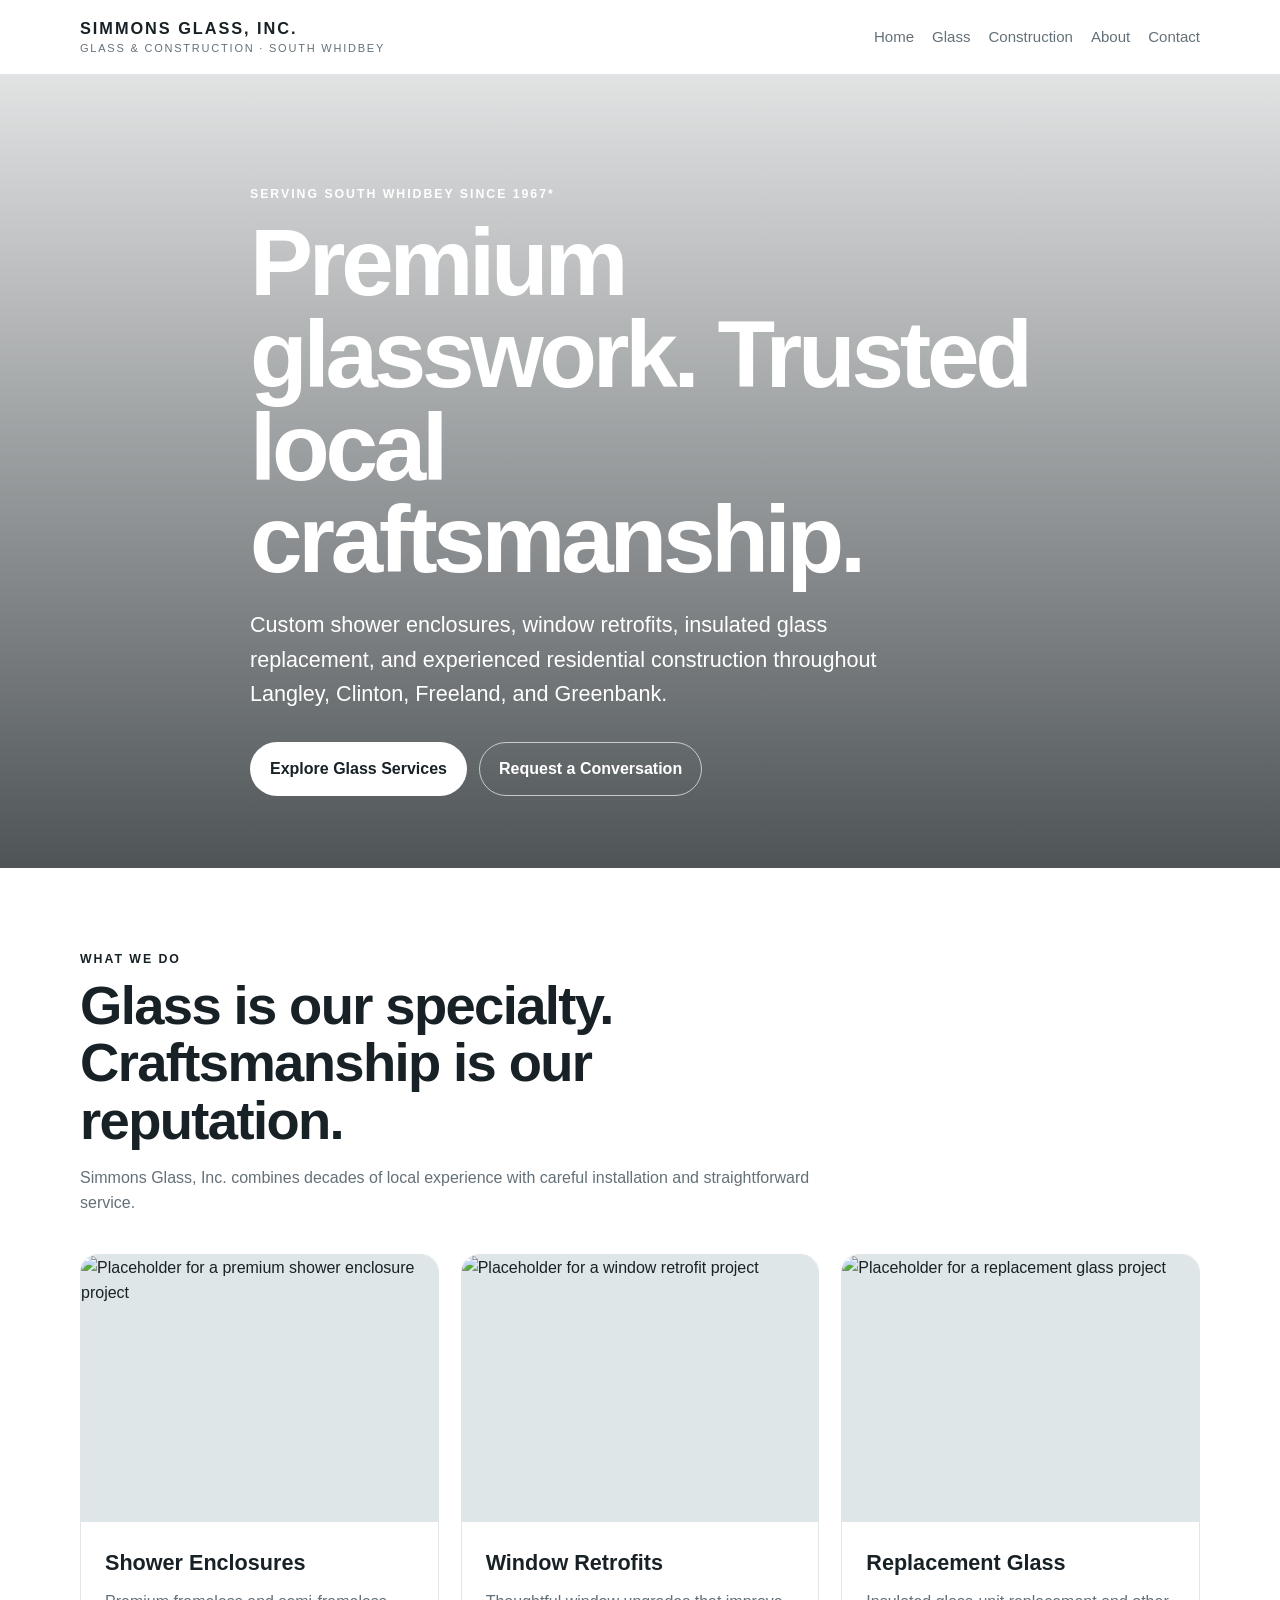
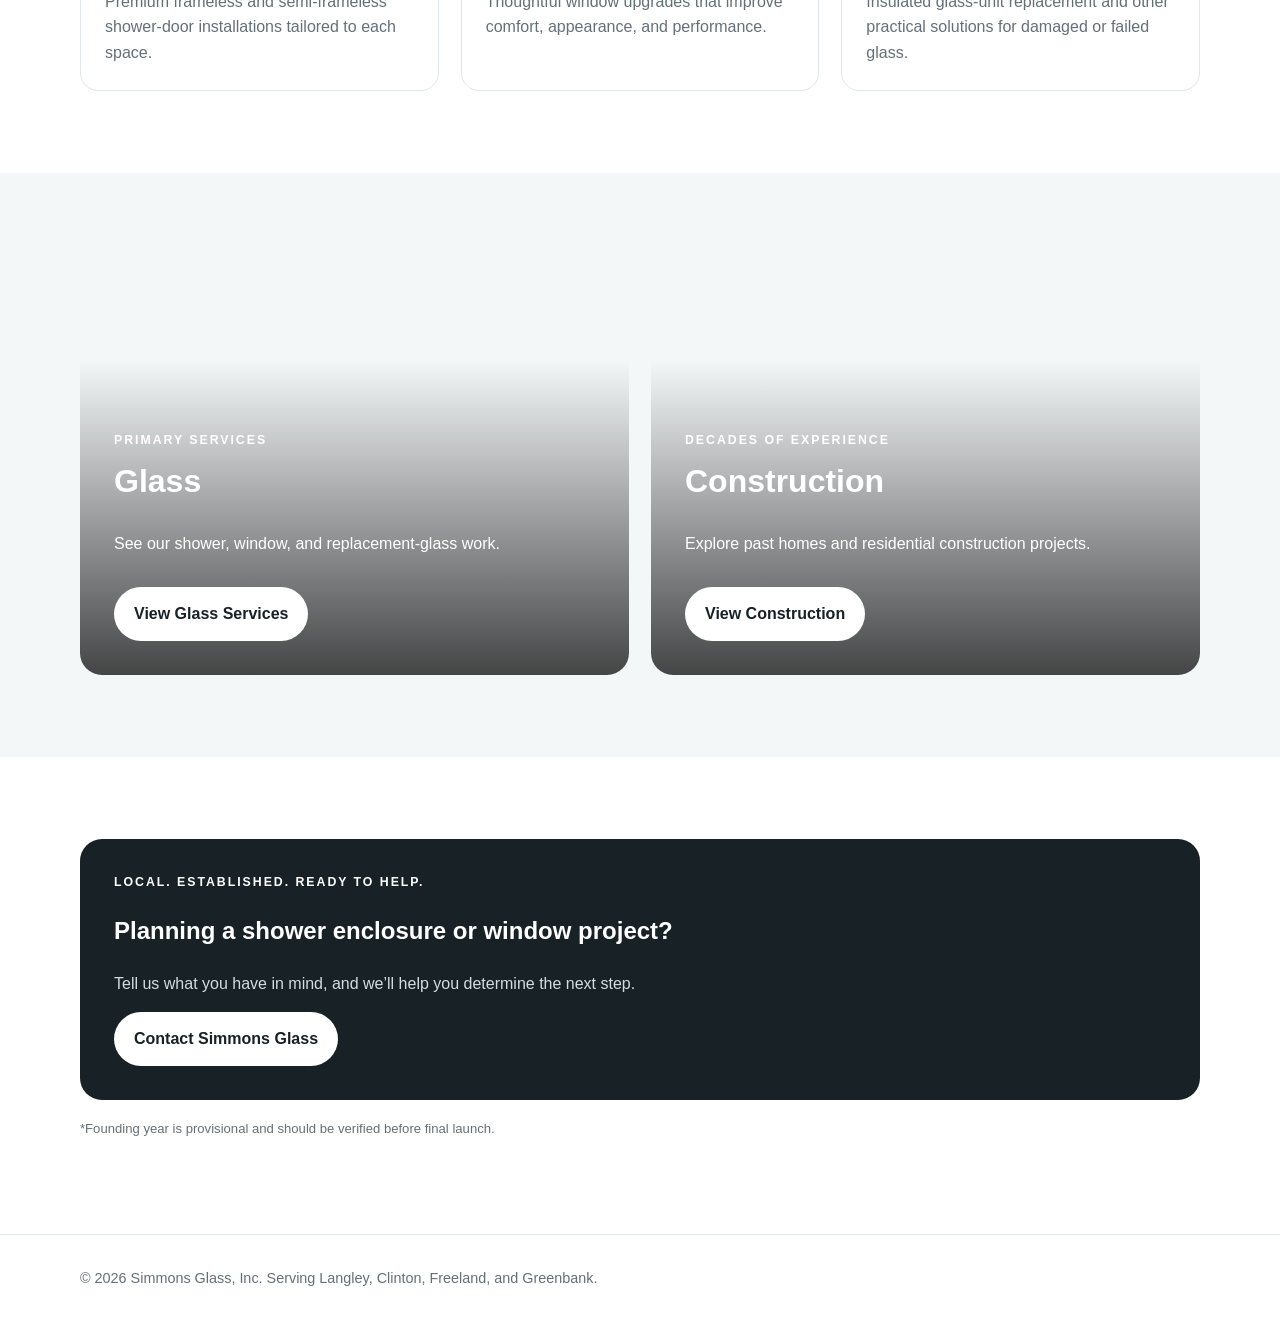
==== index.html @ ee76d414 "Add files via upload" ====
<!doctype html>
<html lang="en">
<head>
  <meta charset="utf-8">
  <meta name="viewport" content="width=device-width, initial-scale=1">
  <meta name="description" content="Premium shower enclosures, window retrofits, replacement glass, and residential construction on South Whidbey Island.">
  <title>Simmons Glass, Inc. | South Whidbey Glass & Construction</title>
  <link rel="stylesheet" href="styles.css">
</head>
<body>
<header class="site-header">
  <div class="container header-inner">
    <a class="brand" href="index.html">
      <strong>SIMMONS GLASS, INC.</strong>
      <span>Glass &amp; Construction · South Whidbey</span>
    </a>
    <nav aria-label="Main navigation">
      <a href="index.html">Home</a>
      <a href="glass.html">Glass</a>
      <a href="construction.html">Construction</a>
      <a href="about.html">About</a>
      <a href="contact.html">Contact</a>
    </nav>
  </div>
</header>
<main>
  <section class="hero">
    <div class="container hero-content">
      <div class="eyebrow">Serving South Whidbey since 1967*</div>
      <h1>Premium glasswork. Trusted local craftsmanship.</h1>
      <p>Custom shower enclosures, window retrofits, insulated glass replacement, and experienced residential construction throughout Langley, Clinton, Freeland, and Greenbank.</p>
      <div class="button-row">
        <a class="button button-primary" href="glass.html">Explore Glass Services</a>
        <a class="button button-secondary" href="contact.html">Request a Conversation</a>
      </div>
    </div>
  </section>

  <section class="section">
    <div class="container">
      <div class="section-heading">
        <div class="eyebrow">What we do</div>
        <h2>Glass is our specialty. Craftsmanship is our reputation.</h2>
        <p>Simmons Glass, Inc. combines decades of local experience with careful installation and straightforward service.</p>
      </div>
      <div class="grid-3">
        <article class="card">
          <img src="images/shower-placeholder.jpg" alt="Placeholder for a premium shower enclosure project">
          <div class="card-copy">
            <h3>Shower Enclosures</h3>
            <p>Premium frameless and semi-frameless shower-door installations tailored to each space.</p>
          </div>
        </article>
        <article class="card">
          <img src="images/window-placeholder.jpg" alt="Placeholder for a window retrofit project">
          <div class="card-copy">
            <h3>Window Retrofits</h3>
            <p>Thoughtful window upgrades that improve comfort, appearance, and performance.</p>
          </div>
        </article>
        <article class="card">
          <img src="images/glass-placeholder.jpg" alt="Placeholder for a replacement glass project">
          <div class="card-copy">
            <h3>Replacement Glass</h3>
            <p>Insulated glass-unit replacement and other practical solutions for damaged or failed glass.</p>
          </div>
        </article>
      </div>
    </div>
  </section>

  <section class="section section-soft">
    <div class="container grid-2">
      <article class="feature" style="background-image:url('images/glass-feature-placeholder.jpg')">
        <div class="eyebrow">Primary services</div>
        <h3>Glass</h3>
        <p>See our shower, window, and replacement-glass work.</p>
        <a class="button button-primary" href="glass.html">View Glass Services</a>
      </article>
      <article class="feature" style="background-image:url('images/construction-feature-placeholder.jpg')">
        <div class="eyebrow">Decades of experience</div>
        <h3>Construction</h3>
        <p>Explore past homes and residential construction projects.</p>
        <a class="button button-primary" href="construction.html">View Construction</a>
      </article>
    </div>
  </section>

  <section class="section">
    <div class="container">
      <div class="contact-panel">
        <div class="eyebrow">Local. Established. Ready to help.</div>
        <h2>Planning a shower enclosure or window project?</h2>
        <p>Tell us what you have in mind, and we’ll help you determine the next step.</p>
        <a class="button button-primary" href="contact.html">Contact Simmons Glass</a>
      </div>
      <p style="color:var(--muted);font-size:.82rem;margin-top:18px;">*Founding year is provisional and should be verified before final launch.</p>
    </div>
  </section>
</main>
<footer class="site-footer">
  <div class="container">
    © <span id="year"></span> Simmons Glass, Inc. Serving Langley, Clinton, Freeland, and Greenbank.
  </div>
</footer>
<script src="script.js"></script>
</body>
</html>
---- styles.css ----
:root {
  --ink: #182126;
  --muted: #647078;
  --line: #dfe5e8;
  --soft: #f4f7f8;
  --accent: #1f596f;
  --white: #ffffff;
  --max: 1120px;
}

* { box-sizing: border-box; }

html { scroll-behavior: smooth; }

body {
  margin: 0;
  font-family: -apple-system, BlinkMacSystemFont, "Segoe UI", sans-serif;
  color: var(--ink);
  background: var(--white);
  line-height: 1.6;
}

img {
  width: 100%;
  display: block;
  object-fit: cover;
}

a { color: inherit; }

.container {
  width: min(calc(100% - 36px), var(--max));
  margin: 0 auto;
}

.site-header {
  position: sticky;
  top: 0;
  z-index: 20;
  background: rgba(255,255,255,.94);
  backdrop-filter: blur(14px);
  border-bottom: 1px solid var(--line);
}

.header-inner {
  min-height: 74px;
  display: flex;
  align-items: center;
  justify-content: space-between;
  gap: 22px;
}

.brand {
  text-decoration: none;
  line-height: 1.05;
}

.brand strong {
  display: block;
  font-size: 1.02rem;
  letter-spacing: .12em;
}

.brand span {
  display: block;
  margin-top: 6px;
  font-size: .69rem;
  letter-spacing: .16em;
  color: var(--muted);
  text-transform: uppercase;
}

nav {
  display: flex;
  flex-wrap: wrap;
  justify-content: flex-end;
  gap: 18px;
}

nav a {
  text-decoration: none;
  font-size: .94rem;
  color: var(--muted);
}

nav a:hover, nav a[aria-current="page"] {
  color: var(--ink);
}

.hero {
  min-height: 68vh;
  display: grid;
  align-items: end;
  background:
    linear-gradient(180deg, rgba(10,18,22,.12), rgba(10,18,22,.72)),
    url("images/hero-placeholder.jpg") center/cover;
  color: white;
}

.hero-content {
  padding: 110px 0 72px;
  max-width: 780px;
}

.eyebrow {
  font-size: .77rem;
  letter-spacing: .16em;
  text-transform: uppercase;
  font-weight: 700;
}

.hero h1, .page-hero h1 {
  margin: 12px 0 18px;
  font-size: clamp(2.7rem, 8vw, 5.9rem);
  line-height: .98;
  letter-spacing: -.045em;
}

.hero p, .page-hero p {
  max-width: 680px;
  font-size: clamp(1.05rem, 2.8vw, 1.35rem);
}

.button-row {
  display: flex;
  flex-wrap: wrap;
  gap: 12px;
  margin-top: 30px;
}

.button {
  display: inline-block;
  padding: 13px 19px;
  border-radius: 999px;
  text-decoration: none;
  font-weight: 650;
  border: 1px solid transparent;
}

.button-primary {
  background: white;
  color: var(--ink);
}

.button-secondary {
  border-color: rgba(255,255,255,.65);
  color: white;
}

.section {
  padding: 82px 0;
}

.section-soft { background: var(--soft); }

.section-heading {
  max-width: 760px;
  margin-bottom: 38px;
}

.section-heading h2 {
  margin: 8px 0 14px;
  font-size: clamp(2rem, 5vw, 3.4rem);
  line-height: 1.05;
  letter-spacing: -.03em;
}

.section-heading p { color: var(--muted); }

.grid-2, .grid-3 {
  display: grid;
  gap: 22px;
}

.grid-2 { grid-template-columns: repeat(2, minmax(0,1fr)); }
.grid-3 { grid-template-columns: repeat(3, minmax(0,1fr)); }

.card {
  border: 1px solid var(--line);
  border-radius: 18px;
  overflow: hidden;
  background: white;
}

.card-copy { padding: 24px; }

.card h3 {
  margin: 0 0 8px;
  font-size: 1.35rem;
}

.card p { margin: 0; color: var(--muted); }

.card img { aspect-ratio: 4 / 3; background: #dfe6e8; }

.feature {
  min-height: 420px;
  padding: 34px;
  border-radius: 22px;
  display: flex;
  flex-direction: column;
  justify-content: end;
  color: white;
  background-size: cover;
  background-position: center;
  position: relative;
  overflow: hidden;
}

.feature::before {
  content: "";
  position: absolute;
  inset: 0;
  background: linear-gradient(180deg, transparent 25%, rgba(0,0,0,.72));
}

.feature > * { position: relative; z-index: 1; }

.feature h3 {
  margin: 6px 0 8px;
  font-size: 2rem;
}

.feature a {
  width: fit-content;
  margin-top: 14px;
}

.page-hero {
  padding: 96px 0 70px;
  background: var(--soft);
}

.page-hero h1 {
  color: var(--ink);
  max-width: 850px;
}

.page-hero p { color: var(--muted); }

.services {
  display: grid;
  grid-template-columns: repeat(2, minmax(0,1fr));
  gap: 20px;
}

.service {
  padding: 28px;
  border: 1px solid var(--line);
  border-radius: 18px;
}

.service h2 { margin-top: 0; }

.gallery {
  columns: 3 260px;
  column-gap: 18px;
}

.gallery figure {
  margin: 0 0 18px;
  break-inside: avoid;
}

.gallery img {
  min-height: 220px;
  border-radius: 16px;
  background: #dfe6e8;
}

.note {
  padding: 20px 22px;
  border-left: 4px solid var(--accent);
  background: var(--soft);
  border-radius: 0 12px 12px 0;
}

.contact-panel {
  padding: 34px;
  border-radius: 22px;
  background: var(--ink);
  color: white;
}

.contact-panel p { color: #d4dde1; }

.contact-list {
  display: grid;
  gap: 10px;
  margin-top: 22px;
}

.contact-list a { color: white; }

.site-footer {
  padding: 32px 0;
  border-top: 1px solid var(--line);
  color: var(--muted);
  font-size: .9rem;
}

@media (max-width: 760px) {
  .header-inner {
    align-items: flex-start;
    padding: 18px 0;
    flex-direction: column;
  }

  nav {
    justify-content: flex-start;
    gap: 13px 17px;
  }

  .grid-2, .grid-3, .services {
    grid-template-columns: 1fr;
  }

  .section { padding: 62px 0; }
  .hero { min-height: 72vh; }
}
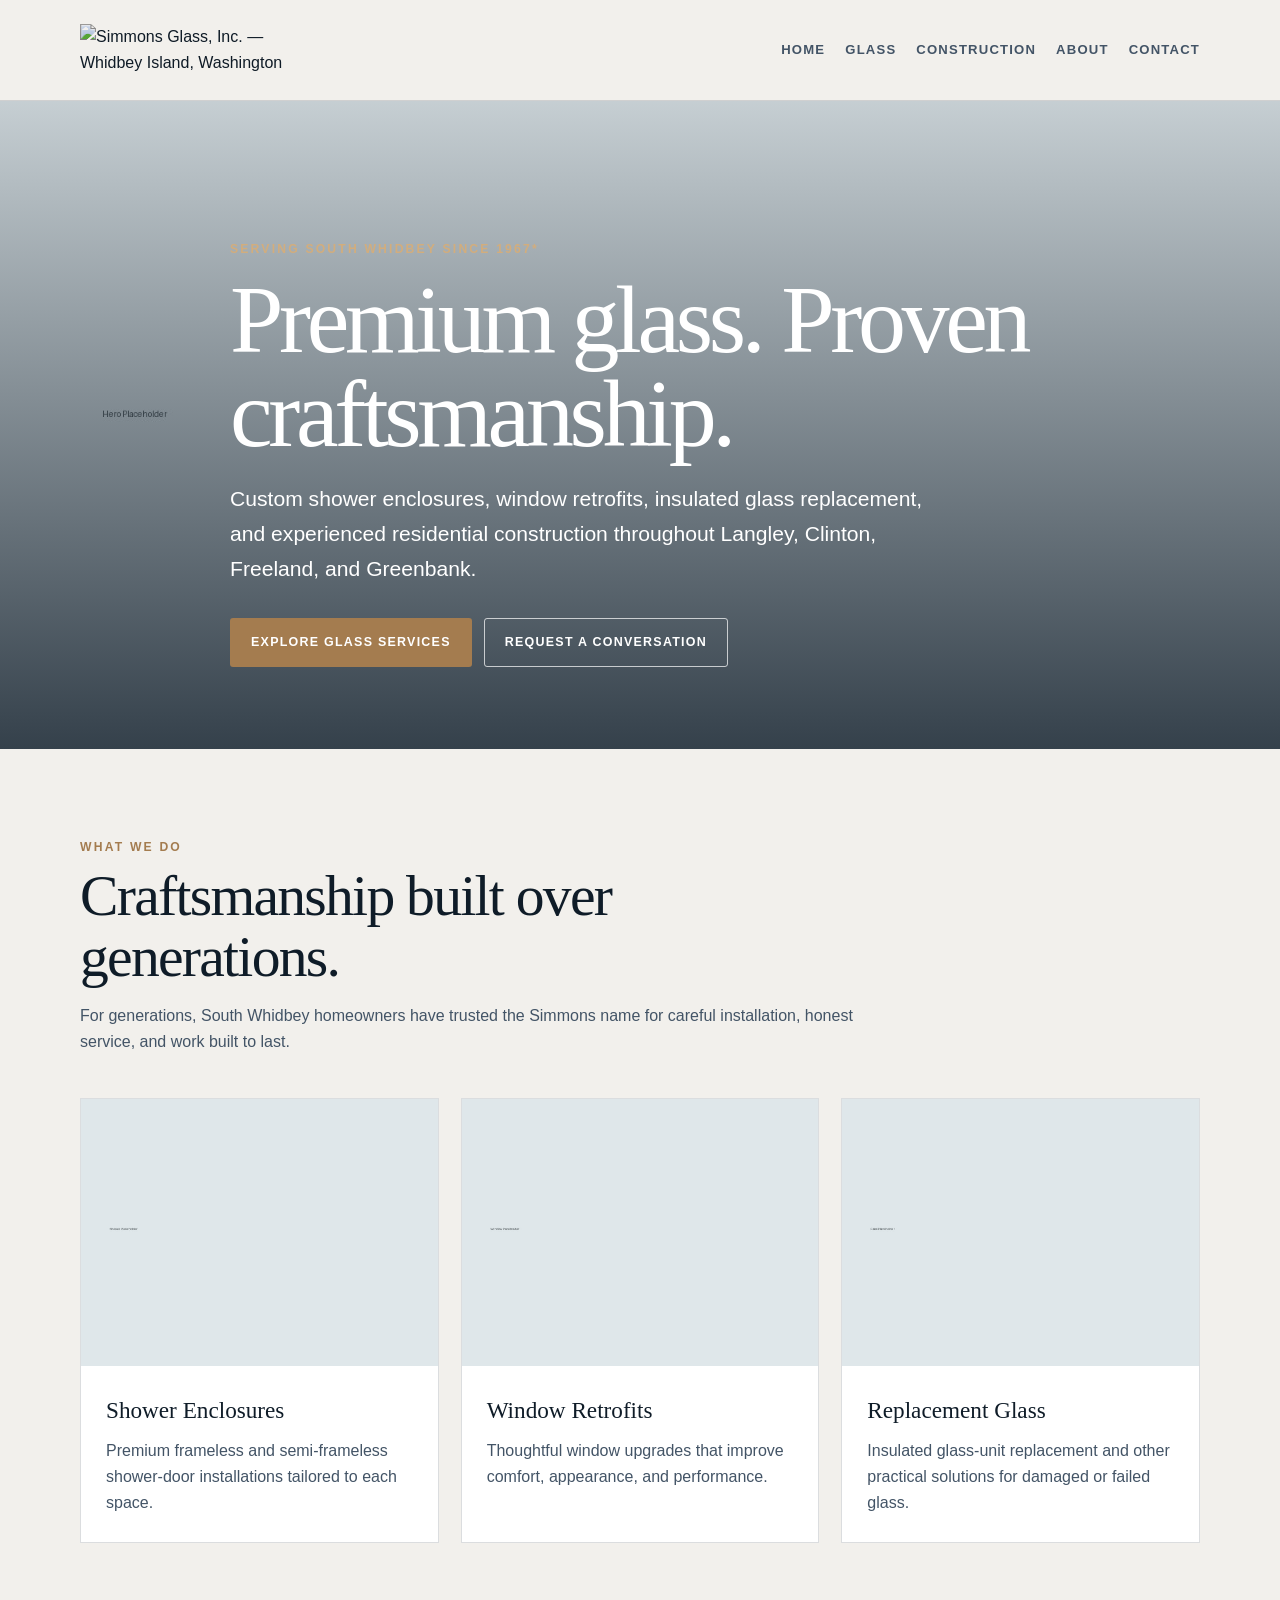
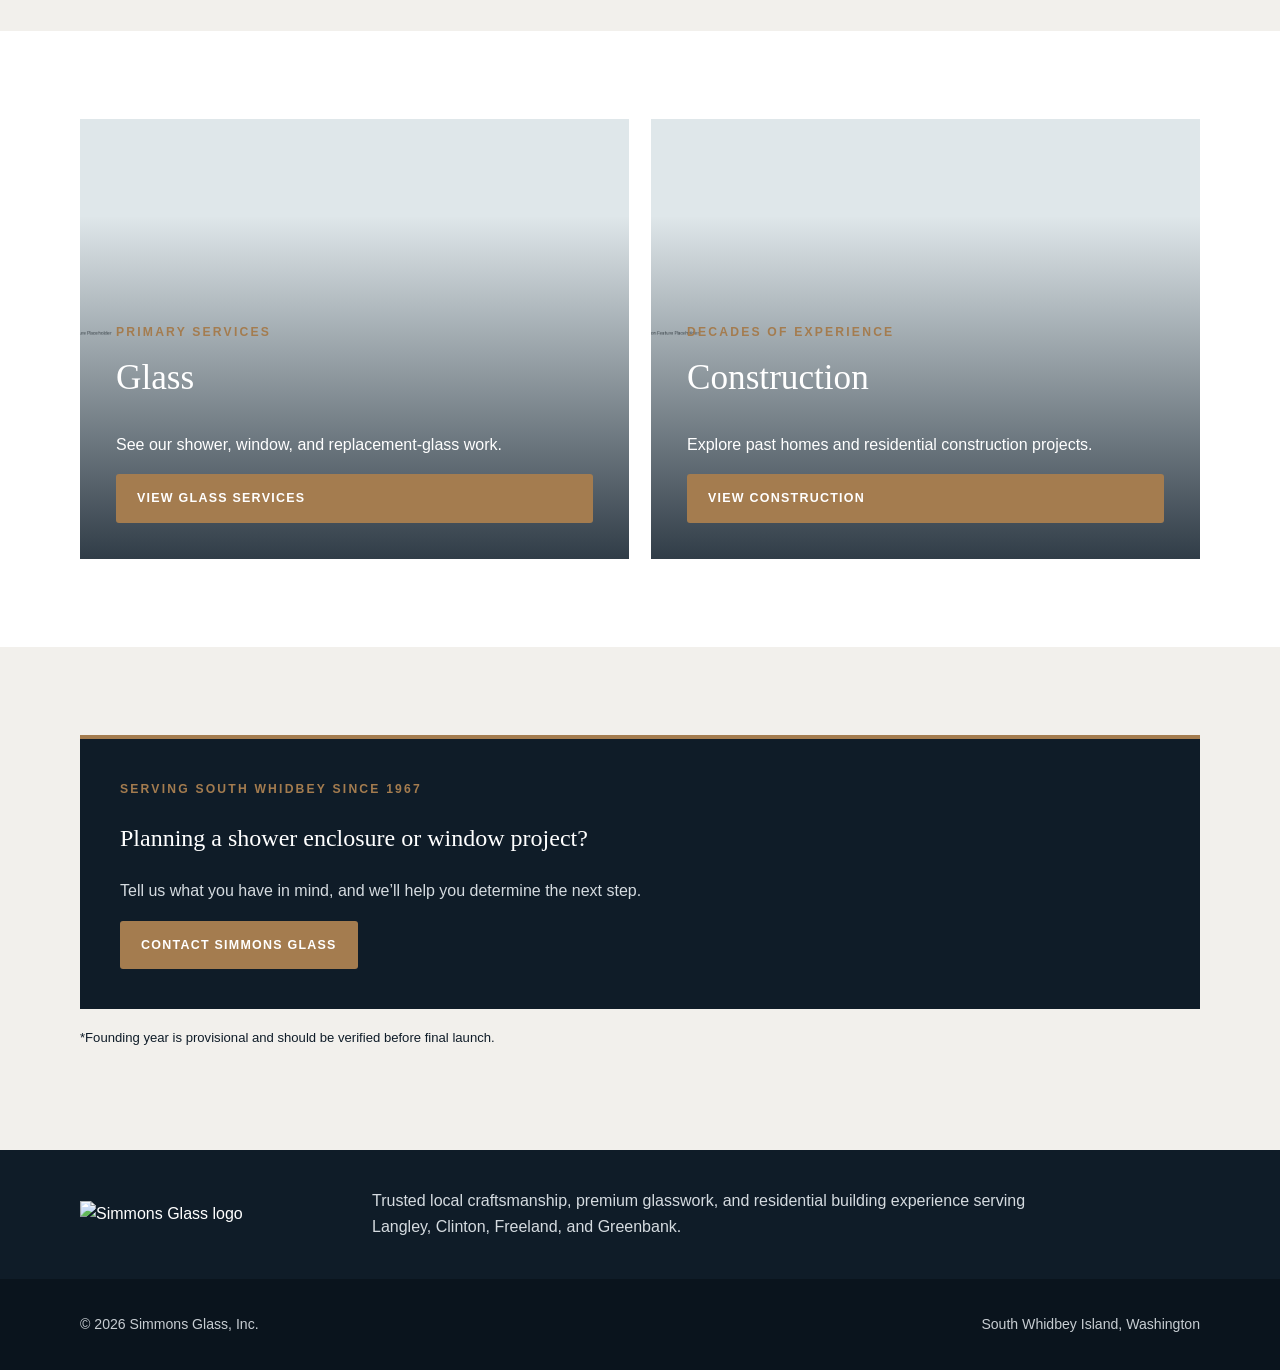
==== commit a976e856: "Add files via upload" ====
--- a/index.html
+++ b/index.html
@@ -10,9 +10,8 @@
 <body>
 <header class="site-header">
   <div class="container header-inner">
-    <a class="brand" href="index.html">
-      <strong>SIMMONS GLASS, INC.</strong>
-      <span>Glass &amp; Construction · South Whidbey</span>
+    <a class="brand" href="index.html" aria-label="Simmons Glass home">
+      <img src="images/simmons-logo-light.jpg" alt="Simmons Glass, Inc. — Whidbey Island, Washington">
     </a>
     <nav aria-label="Main navigation">
       <a href="index.html">Home</a>
@@ -27,7 +26,7 @@
   <section class="hero">
     <div class="container hero-content">
       <div class="eyebrow">Serving South Whidbey since 1967*</div>
-      <h1>Premium glasswork. Trusted local craftsmanship.</h1>
+      <h1>Premium glass. Proven craftsmanship.</h1>
       <p>Custom shower enclosures, window retrofits, insulated glass replacement, and experienced residential construction throughout Langley, Clinton, Freeland, and Greenbank.</p>
       <div class="button-row">
         <a class="button button-primary" href="glass.html">Explore Glass Services</a>
@@ -40,8 +39,8 @@
     <div class="container">
       <div class="section-heading">
         <div class="eyebrow">What we do</div>
-        <h2>Glass is our specialty. Craftsmanship is our reputation.</h2>
-        <p>Simmons Glass, Inc. combines decades of local experience with careful installation and straightforward service.</p>
+        <h2>Craftsmanship built over generations.</h2>
+        <p>For generations, South Whidbey homeowners have trusted the Simmons name for careful installation, honest service, and work built to last.</p>
       </div>
       <div class="grid-3">
         <article class="card">
@@ -69,7 +68,7 @@
     </div>
   </section>
 
-  <section class="section section-soft">
+  <section class="section section-white">
     <div class="container grid-2">
       <article class="feature" style="background-image:url('images/glass-feature-placeholder.jpg')">
         <div class="eyebrow">Primary services</div>
@@ -89,7 +88,7 @@
   <section class="section">
     <div class="container">
       <div class="contact-panel">
-        <div class="eyebrow">Local. Established. Ready to help.</div>
+        <div class="eyebrow">Serving South Whidbey since 1967</div>
         <h2>Planning a shower enclosure or window project?</h2>
         <p>Tell us what you have in mind, and we’ll help you determine the next step.</p>
         <a class="button button-primary" href="contact.html">Contact Simmons Glass</a>
@@ -98,9 +97,16 @@
     </div>
   </section>
 </main>
+<section class="brand-strip">
+  <div class="container brand-strip-inner">
+    <img src="images/simmons-logo-dark.jpg" alt="Simmons Glass logo">
+    <p>Trusted local craftsmanship, premium glasswork, and residential building experience serving Langley, Clinton, Freeland, and Greenbank.</p>
+  </div>
+</section>
 <footer class="site-footer">
-  <div class="container">
-    © <span id="year"></span> Simmons Glass, Inc. Serving Langley, Clinton, Freeland, and Greenbank.
+  <div class="container footer-inner">
+    <span>© <span id="year"></span> Simmons Glass, Inc.</span>
+    <span>South Whidbey Island, Washington</span>
   </div>
 </footer>
 <script src="script.js"></script>
--- a/styles.css
+++ b/styles.css
@@ -1,31 +1,26 @@
 :root {
-  --ink: #182126;
-  --muted: #647078;
-  --line: #dfe5e8;
-  --soft: #f4f7f8;
-  --accent: #1f596f;
+  --navy: #0f1c28;
+  --slate: #435466;
+  --bronze: #a47c4f;
+  --cream: #f2f0ec;
+  --stone: #8c887f;
   --white: #ffffff;
+  --line: rgba(15, 28, 40, .15);
   --max: 1120px;
 }
 
 * { box-sizing: border-box; }
-
 html { scroll-behavior: smooth; }
 
 body {
   margin: 0;
   font-family: -apple-system, BlinkMacSystemFont, "Segoe UI", sans-serif;
-  color: var(--ink);
-  background: var(--white);
-  line-height: 1.6;
-}
-
-img {
-  width: 100%;
-  display: block;
-  object-fit: cover;
-}
-
+  color: var(--navy);
+  background: var(--cream);
+  line-height: 1.65;
+}
+
+img { width: 100%; display: block; object-fit: cover; }
 a { color: inherit; }
 
 .container {
@@ -37,170 +32,142 @@
   position: sticky;
   top: 0;
   z-index: 20;
-  background: rgba(255,255,255,.94);
+  background: rgba(242, 240, 236, .95);
   backdrop-filter: blur(14px);
   border-bottom: 1px solid var(--line);
 }
 
 .header-inner {
-  min-height: 74px;
+  min-height: 100px;
   display: flex;
   align-items: center;
   justify-content: space-between;
-  gap: 22px;
-}
-
-.brand {
-  text-decoration: none;
-  line-height: 1.05;
-}
-
-.brand strong {
-  display: block;
-  font-size: 1.02rem;
-  letter-spacing: .12em;
-}
-
-.brand span {
-  display: block;
-  margin-top: 6px;
-  font-size: .69rem;
-  letter-spacing: .16em;
-  color: var(--muted);
-  text-transform: uppercase;
-}
+  gap: 28px;
+}
+
+.brand { display: flex; align-items: center; text-decoration: none; }
+.brand img { width: 235px; height: auto; mix-blend-mode: multiply; }
 
 nav {
   display: flex;
   flex-wrap: wrap;
   justify-content: flex-end;
-  gap: 18px;
+  gap: 20px;
 }
 
 nav a {
   text-decoration: none;
-  font-size: .94rem;
-  color: var(--muted);
-}
-
-nav a:hover, nav a[aria-current="page"] {
-  color: var(--ink);
-}
+  font-size: .82rem;
+  letter-spacing: .09em;
+  text-transform: uppercase;
+  font-weight: 650;
+  color: var(--slate);
+}
+
+nav a:hover, nav a[aria-current="page"] { color: var(--bronze); }
 
 .hero {
-  min-height: 68vh;
+  min-height: 72vh;
   display: grid;
   align-items: end;
   background:
-    linear-gradient(180deg, rgba(10,18,22,.12), rgba(10,18,22,.72)),
+    linear-gradient(180deg, rgba(15, 28, 40, .12), rgba(15, 28, 40, .82)),
     url("images/hero-placeholder.jpg") center/cover;
-  color: white;
-}
-
-.hero-content {
-  padding: 110px 0 72px;
-  max-width: 780px;
-}
+  color: var(--white);
+}
+
+.hero-content { padding: 130px 0 82px; max-width: 820px; }
 
 .eyebrow {
-  font-size: .77rem;
-  letter-spacing: .16em;
+  font-size: .76rem;
+  letter-spacing: .18em;
   text-transform: uppercase;
-  font-weight: 700;
-}
+  font-weight: 750;
+  color: var(--bronze);
+}
+
+.hero .eyebrow { color: #d2ad7d; }
 
 .hero h1, .page-hero h1 {
-  margin: 12px 0 18px;
-  font-size: clamp(2.7rem, 8vw, 5.9rem);
+  margin: 14px 0 20px;
+  font-family: Georgia, "Times New Roman", serif;
+  font-size: clamp(2.8rem, 8vw, 6rem);
+  font-weight: 500;
   line-height: .98;
   letter-spacing: -.045em;
 }
 
 .hero p, .page-hero p {
-  max-width: 680px;
-  font-size: clamp(1.05rem, 2.8vw, 1.35rem);
-}
-
-.button-row {
-  display: flex;
-  flex-wrap: wrap;
-  gap: 12px;
-  margin-top: 30px;
-}
+  max-width: 700px;
+  font-size: clamp(1.05rem, 2.8vw, 1.32rem);
+}
+
+.button-row { display: flex; flex-wrap: wrap; gap: 12px; margin-top: 32px; }
 
 .button {
   display: inline-block;
-  padding: 13px 19px;
-  border-radius: 999px;
+  padding: 13px 20px;
+  border-radius: 3px;
   text-decoration: none;
-  font-weight: 650;
+  font-size: .78rem;
+  font-weight: 750;
+  letter-spacing: .1em;
+  text-transform: uppercase;
   border: 1px solid transparent;
 }
 
-.button-primary {
-  background: white;
-  color: var(--ink);
-}
-
-.button-secondary {
-  border-color: rgba(255,255,255,.65);
-  color: white;
-}
-
-.section {
-  padding: 82px 0;
-}
-
-.section-soft { background: var(--soft); }
-
-.section-heading {
-  max-width: 760px;
-  margin-bottom: 38px;
+.button-primary { background: var(--bronze); color: var(--white); }
+.button-primary:hover { background: #8e683f; }
+.button-secondary { border-color: rgba(255,255,255,.7); color: var(--white); }
+
+.section { padding: 88px 0; }
+.section-white { background: var(--white); }
+
+.section-heading { max-width: 780px; margin-bottom: 42px; }
+
+.section-heading h2, .contact-panel h2, .service h2 {
+  font-family: Georgia, "Times New Roman", serif;
+  font-weight: 500;
 }
 
 .section-heading h2 {
-  margin: 8px 0 14px;
-  font-size: clamp(2rem, 5vw, 3.4rem);
+  margin: 9px 0 15px;
+  font-size: clamp(2.1rem, 5vw, 3.6rem);
   line-height: 1.05;
   letter-spacing: -.03em;
 }
 
-.section-heading p { color: var(--muted); }
-
-.grid-2, .grid-3 {
-  display: grid;
-  gap: 22px;
-}
-
-.grid-2 { grid-template-columns: repeat(2, minmax(0,1fr)); }
-.grid-3 { grid-template-columns: repeat(3, minmax(0,1fr)); }
+.section-heading p, .card p, .page-hero p { color: var(--slate); }
+
+.grid-2, .grid-3 { display: grid; gap: 22px; }
+.grid-2 { grid-template-columns: repeat(2, minmax(0, 1fr)); }
+.grid-3 { grid-template-columns: repeat(3, minmax(0, 1fr)); }
 
 .card {
   border: 1px solid var(--line);
-  border-radius: 18px;
+  background: var(--white);
   overflow: hidden;
-  background: white;
-}
-
-.card-copy { padding: 24px; }
+}
+
+.card-copy { padding: 25px; }
 
 .card h3 {
   margin: 0 0 8px;
-  font-size: 1.35rem;
-}
-
-.card p { margin: 0; color: var(--muted); }
-
+  font-family: Georgia, "Times New Roman", serif;
+  font-size: 1.45rem;
+  font-weight: 500;
+}
+
+.card p { margin: 0; }
 .card img { aspect-ratio: 4 / 3; background: #dfe6e8; }
 
 .feature {
-  min-height: 420px;
-  padding: 34px;
-  border-radius: 22px;
+  min-height: 440px;
+  padding: 36px;
   display: flex;
   flex-direction: column;
   justify-content: end;
-  color: white;
+  color: var(--white);
   background-size: cover;
   background-position: center;
   position: relative;
@@ -211,32 +178,25 @@
   content: "";
   position: absolute;
   inset: 0;
-  background: linear-gradient(180deg, transparent 25%, rgba(0,0,0,.72));
+  background: linear-gradient(180deg, transparent 22%, rgba(15, 28, 40, .84));
 }
 
 .feature > * { position: relative; z-index: 1; }
 
 .feature h3 {
-  margin: 6px 0 8px;
-  font-size: 2rem;
-}
-
-.feature a {
-  width: fit-content;
-  margin-top: 14px;
+  margin: 7px 0 9px;
+  font-family: Georgia, "Times New Roman", serif;
+  font-size: 2.2rem;
+  font-weight: 500;
 }
 
 .page-hero {
-  padding: 96px 0 70px;
-  background: var(--soft);
-}
-
-.page-hero h1 {
-  color: var(--ink);
-  max-width: 850px;
-}
-
-.page-hero p { color: var(--muted); }
+  padding: 108px 0 78px;
+  background: var(--white);
+  border-bottom: 1px solid var(--line);
+}
+
+.page-hero h1 { max-width: 900px; color: var(--navy); }
 
 .services {
   display: grid;
@@ -245,76 +205,81 @@
 }
 
 .service {
-  padding: 28px;
+  padding: 30px;
   border: 1px solid var(--line);
-  border-radius: 18px;
+  background: var(--white);
 }
 
 .service h2 { margin-top: 0; }
 
-.gallery {
-  columns: 3 260px;
-  column-gap: 18px;
-}
-
-.gallery figure {
-  margin: 0 0 18px;
-  break-inside: avoid;
-}
-
-.gallery img {
-  min-height: 220px;
-  border-radius: 16px;
-  background: #dfe6e8;
-}
+.gallery { columns: 3 260px; column-gap: 18px; }
+.gallery figure { margin: 0 0 18px; break-inside: avoid; }
+.gallery img { min-height: 220px; background: #dfe6e8; }
 
 .note {
-  padding: 20px 22px;
-  border-left: 4px solid var(--accent);
-  background: var(--soft);
-  border-radius: 0 12px 12px 0;
+  padding: 22px 24px;
+  border-left: 4px solid var(--bronze);
+  background: var(--white);
 }
 
 .contact-panel {
-  padding: 34px;
-  border-radius: 22px;
-  background: var(--ink);
-  color: white;
-}
-
-.contact-panel p { color: #d4dde1; }
-
-.contact-list {
+  padding: 40px;
+  background: var(--navy);
+  color: var(--white);
+  border-top: 4px solid var(--bronze);
+}
+
+.contact-panel p { color: #d5dbe0; }
+.contact-list { display: grid; gap: 10px; margin-top: 22px; }
+.contact-list a { color: var(--white); }
+
+.brand-strip {
+  padding: 38px 0;
+  background: var(--navy);
+  color: var(--white);
+}
+
+.brand-strip-inner {
   display: grid;
-  gap: 10px;
-  margin-top: 22px;
-}
-
-.contact-list a { color: white; }
+  grid-template-columns: 250px 1fr;
+  align-items: center;
+  gap: 42px;
+}
+
+.brand-strip img { mix-blend-mode: screen; }
+.brand-strip p { margin: 0; color: #d5dbe0; max-width: 680px; }
 
 .site-footer {
-  padding: 32px 0;
-  border-top: 1px solid var(--line);
-  color: var(--muted);
-  font-size: .9rem;
+  padding: 34px 0;
+  background: #0a141d;
+  color: #c7cdd2;
+  font-size: .88rem;
+}
+
+.footer-inner {
+  display: flex;
+  justify-content: space-between;
+  gap: 20px;
+  align-items: center;
 }
 
 @media (max-width: 760px) {
   .header-inner {
+    min-height: auto;
     align-items: flex-start;
-    padding: 18px 0;
+    padding: 16px 0 18px;
     flex-direction: column;
   }
 
-  nav {
-    justify-content: flex-start;
-    gap: 13px 17px;
-  }
-
-  .grid-2, .grid-3, .services {
+  .brand img { width: 205px; }
+  nav { justify-content: flex-start; gap: 11px 16px; }
+
+  .grid-2, .grid-3, .services, .brand-strip-inner {
     grid-template-columns: 1fr;
   }
 
-  .section { padding: 62px 0; }
+  .brand-strip img { width: 220px; }
+  .footer-inner { align-items: flex-start; flex-direction: column; }
+  .section { padding: 66px 0; }
   .hero { min-height: 72vh; }
 }
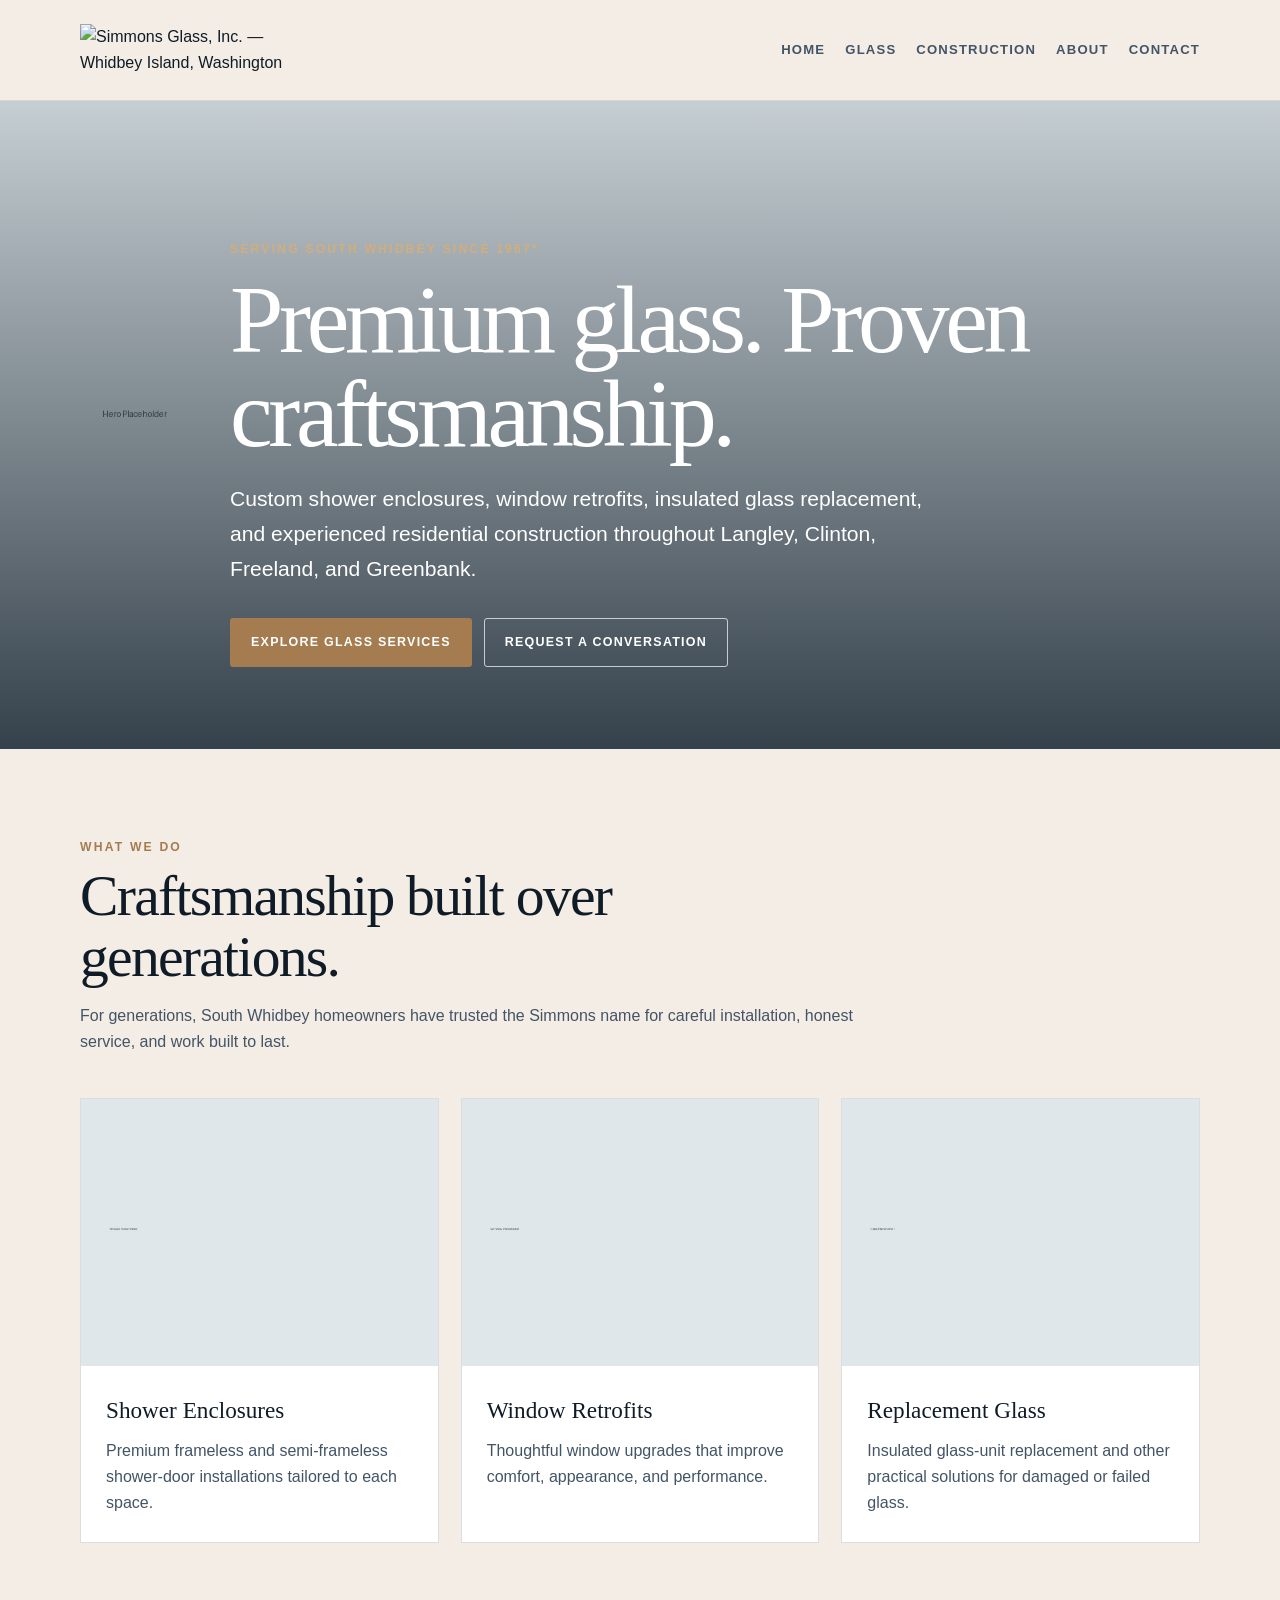
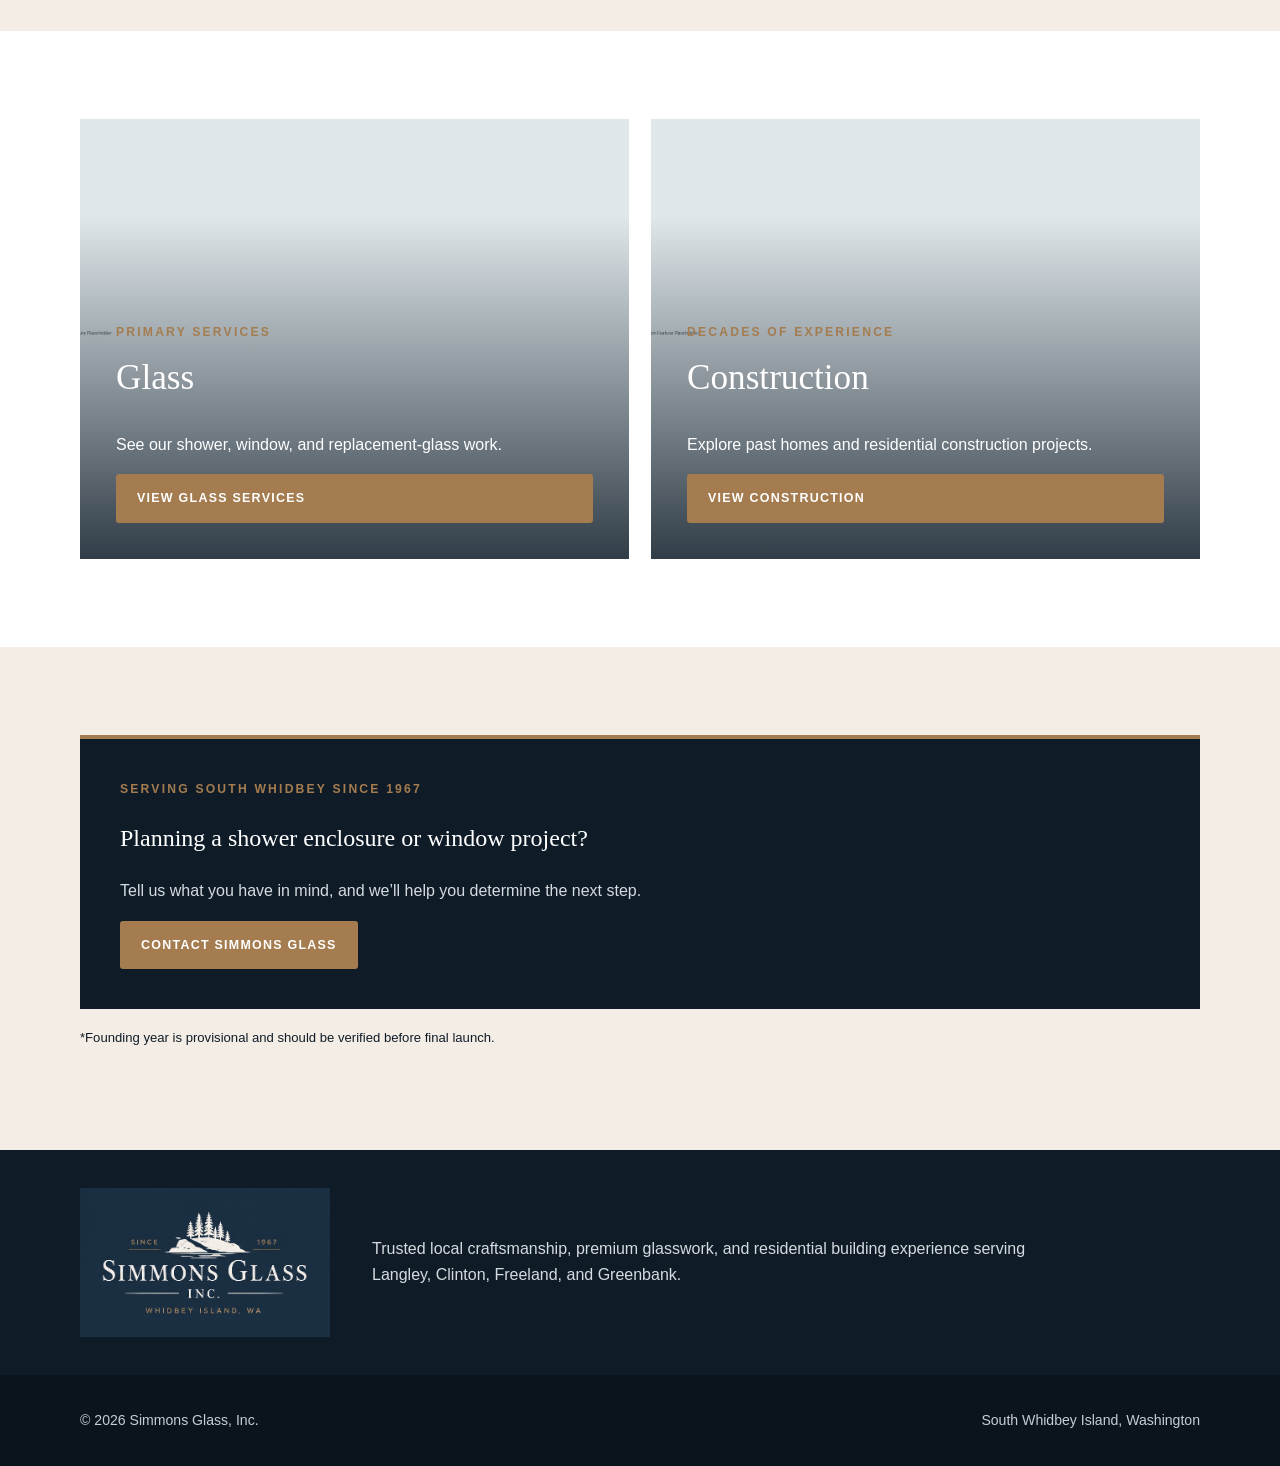
==== commit e462ae4a: "Add files via upload" ====
--- a/index.html
+++ b/index.html
@@ -11,7 +11,7 @@
 <header class="site-header">
   <div class="container header-inner">
     <a class="brand" href="index.html" aria-label="Simmons Glass home">
-      <img src="images/simmons-logo-light.jpg" alt="Simmons Glass, Inc. — Whidbey Island, Washington">
+      <img src="images/simmons-logo-transparent.png" alt="Simmons Glass, Inc. — Whidbey Island, Washington">
     </a>
     <nav aria-label="Main navigation">
       <a href="index.html">Home</a>
--- a/styles.css
+++ b/styles.css
@@ -2,7 +2,7 @@
   --navy: #0f1c28;
   --slate: #435466;
   --bronze: #a47c4f;
-  --cream: #f2f0ec;
+  --cream: #f4ede5;
   --stone: #8c887f;
   --white: #ffffff;
   --line: rgba(15, 28, 40, .15);
@@ -32,9 +32,9 @@
   position: sticky;
   top: 0;
   z-index: 20;
-  background: rgba(242, 240, 236, .95);
+  background: #f4ede5;
   backdrop-filter: blur(14px);
-  border-bottom: 1px solid var(--line);
+  border-bottom: 1px solid rgba(15, 28, 40, .10);
 }
 
 .header-inner {
@@ -46,7 +46,7 @@
 }
 
 .brand { display: flex; align-items: center; text-decoration: none; }
-.brand img { width: 235px; height: auto; mix-blend-mode: multiply; }
+.brand img { width: 235px; height: auto; mix-blend-mode: normal; }
 
 nav {
   display: flex;
@@ -266,20 +266,54 @@
 @media (max-width: 760px) {
   .header-inner {
     min-height: auto;
-    align-items: flex-start;
-    padding: 16px 0 18px;
+    align-items: center;
+    padding: 12px 0 18px;
     flex-direction: column;
-  }
-
-  .brand img { width: 205px; }
-  nav { justify-content: flex-start; gap: 11px 16px; }
+    gap: 10px;
+  }
+
+  .brand {
+    width: 100%;
+    display: flex;
+    justify-content: center;
+  }
+
+  .brand img {
+    width: 340px;
+    max-width: calc(100vw - 36px);
+    height: auto;
+    mix-blend-mode: normal;
+  }
+
+  nav {
+    width: 100%;
+    justify-content: center;
+    gap: 10px 18px;
+  }
+
+  nav a {
+    font-size: .78rem;
+    letter-spacing: .10em;
+  }
 
   .grid-2, .grid-3, .services, .brand-strip-inner {
     grid-template-columns: 1fr;
   }
 
-  .brand-strip img { width: 220px; }
-  .footer-inner { align-items: flex-start; flex-direction: column; }
-  .section { padding: 66px 0; }
-  .hero { min-height: 72vh; }
-}+  .brand-strip img {
+    width: 220px;
+  }
+
+  .footer-inner {
+    align-items: flex-start;
+    flex-direction: column;
+  }
+
+  .section {
+    padding: 66px 0;
+  }
+
+  .hero {
+    min-height: 72vh;
+  }
+}
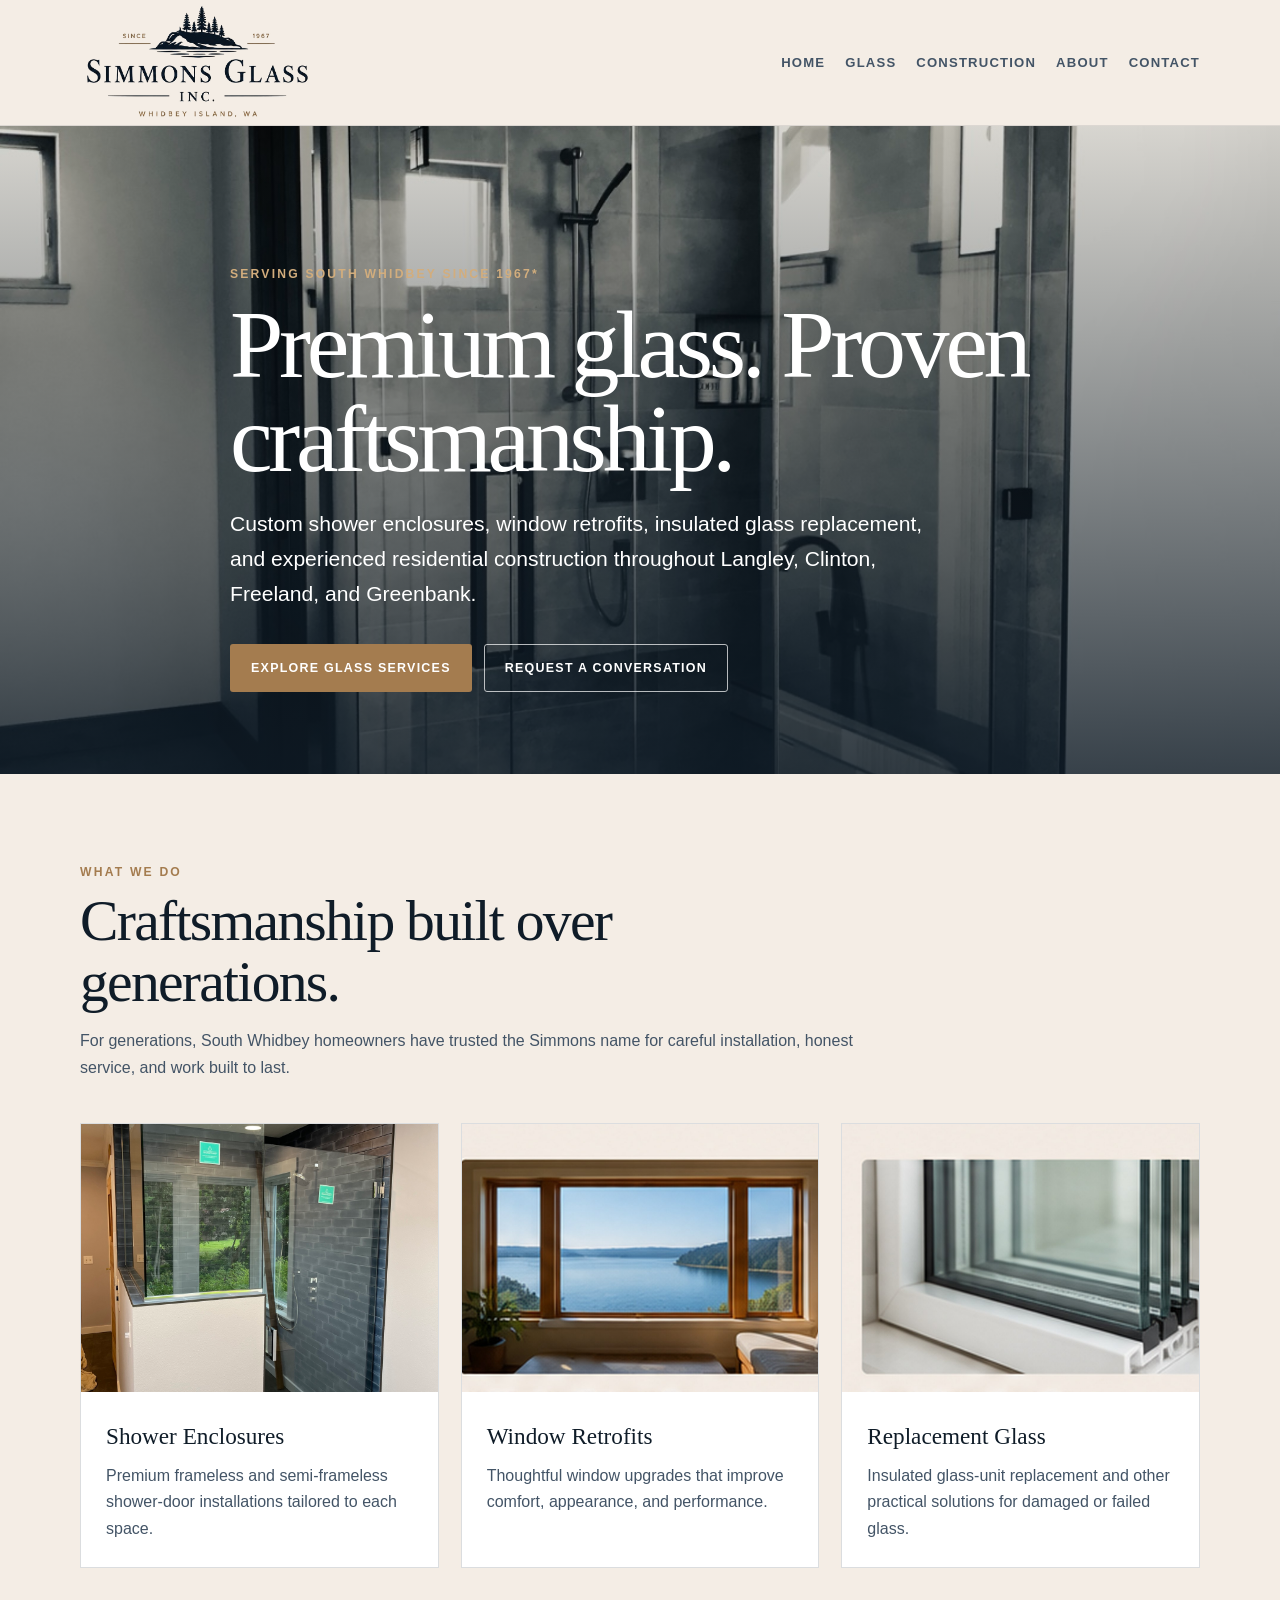
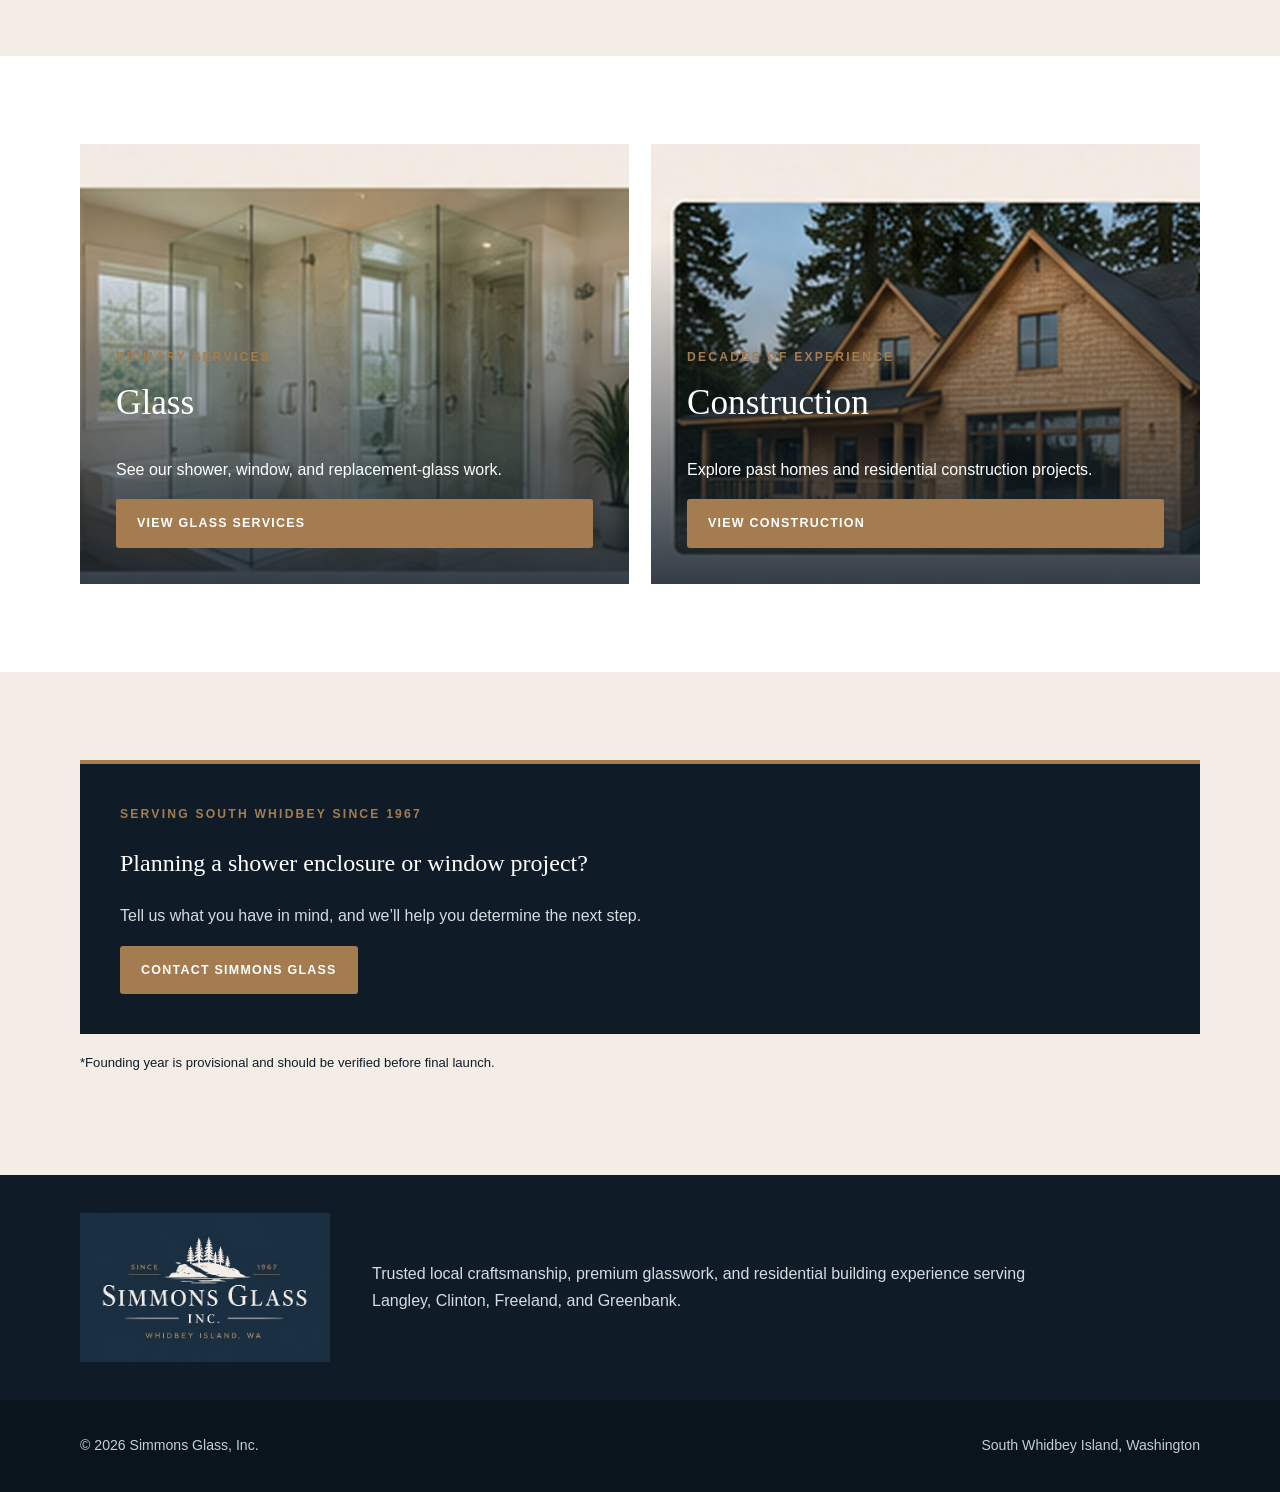
==== commit 136e6920: "Add files via upload" ====
--- a/index.html
+++ b/index.html
@@ -43,13 +43,13 @@
         <p>For generations, South Whidbey homeowners have trusted the Simmons name for careful installation, honest service, and work built to last.</p>
       </div>
       <div class="grid-3">
-        <article class="card">
+        <a href="glass.html#shower-gallery" class="card" style="text-decoration:none;color:inherit;">
           <img src="images/shower-placeholder.jpg" alt="Placeholder for a premium shower enclosure project">
           <div class="card-copy">
             <h3>Shower Enclosures</h3>
             <p>Premium frameless and semi-frameless shower-door installations tailored to each space.</p>
           </div>
-        </article>
+        </a>
         <article class="card">
           <img src="images/window-placeholder.jpg" alt="Placeholder for a window retrofit project">
           <div class="card-copy">
--- a/styles.css
+++ b/styles.css
@@ -72,7 +72,7 @@
   align-items: end;
   background:
     linear-gradient(180deg, rgba(15, 28, 40, .12), rgba(15, 28, 40, .82)),
-    url("images/hero-placeholder.jpg") center/cover;
+    url("images/hero-shower-dark.jpg") center/cover;
   color: var(--white);
 }
 
@@ -264,24 +264,31 @@
 }
 
 @media (max-width: 760px) {
+  .container.header-inner {
+    width: 100%;
+    max-width: none;
+    padding: 14px 18px 18px;
+  }
+
   .header-inner {
     min-height: auto;
     align-items: center;
-    padding: 12px 0 18px;
     flex-direction: column;
-    gap: 10px;
-  }
-
-  .brand {
+    gap: 12px;
+  }
+
+  .site-header .brand {
     width: 100%;
     display: flex;
     justify-content: center;
-  }
-
-  .brand img {
-    width: 340px;
-    max-width: calc(100vw - 36px);
-    height: auto;
+    flex: 0 0 auto;
+  }
+
+  .site-header .brand img {
+    width: 100% !important;
+    max-width: 390px !important;
+    height: auto !important;
+    object-fit: contain;
     mix-blend-mode: normal;
   }
 
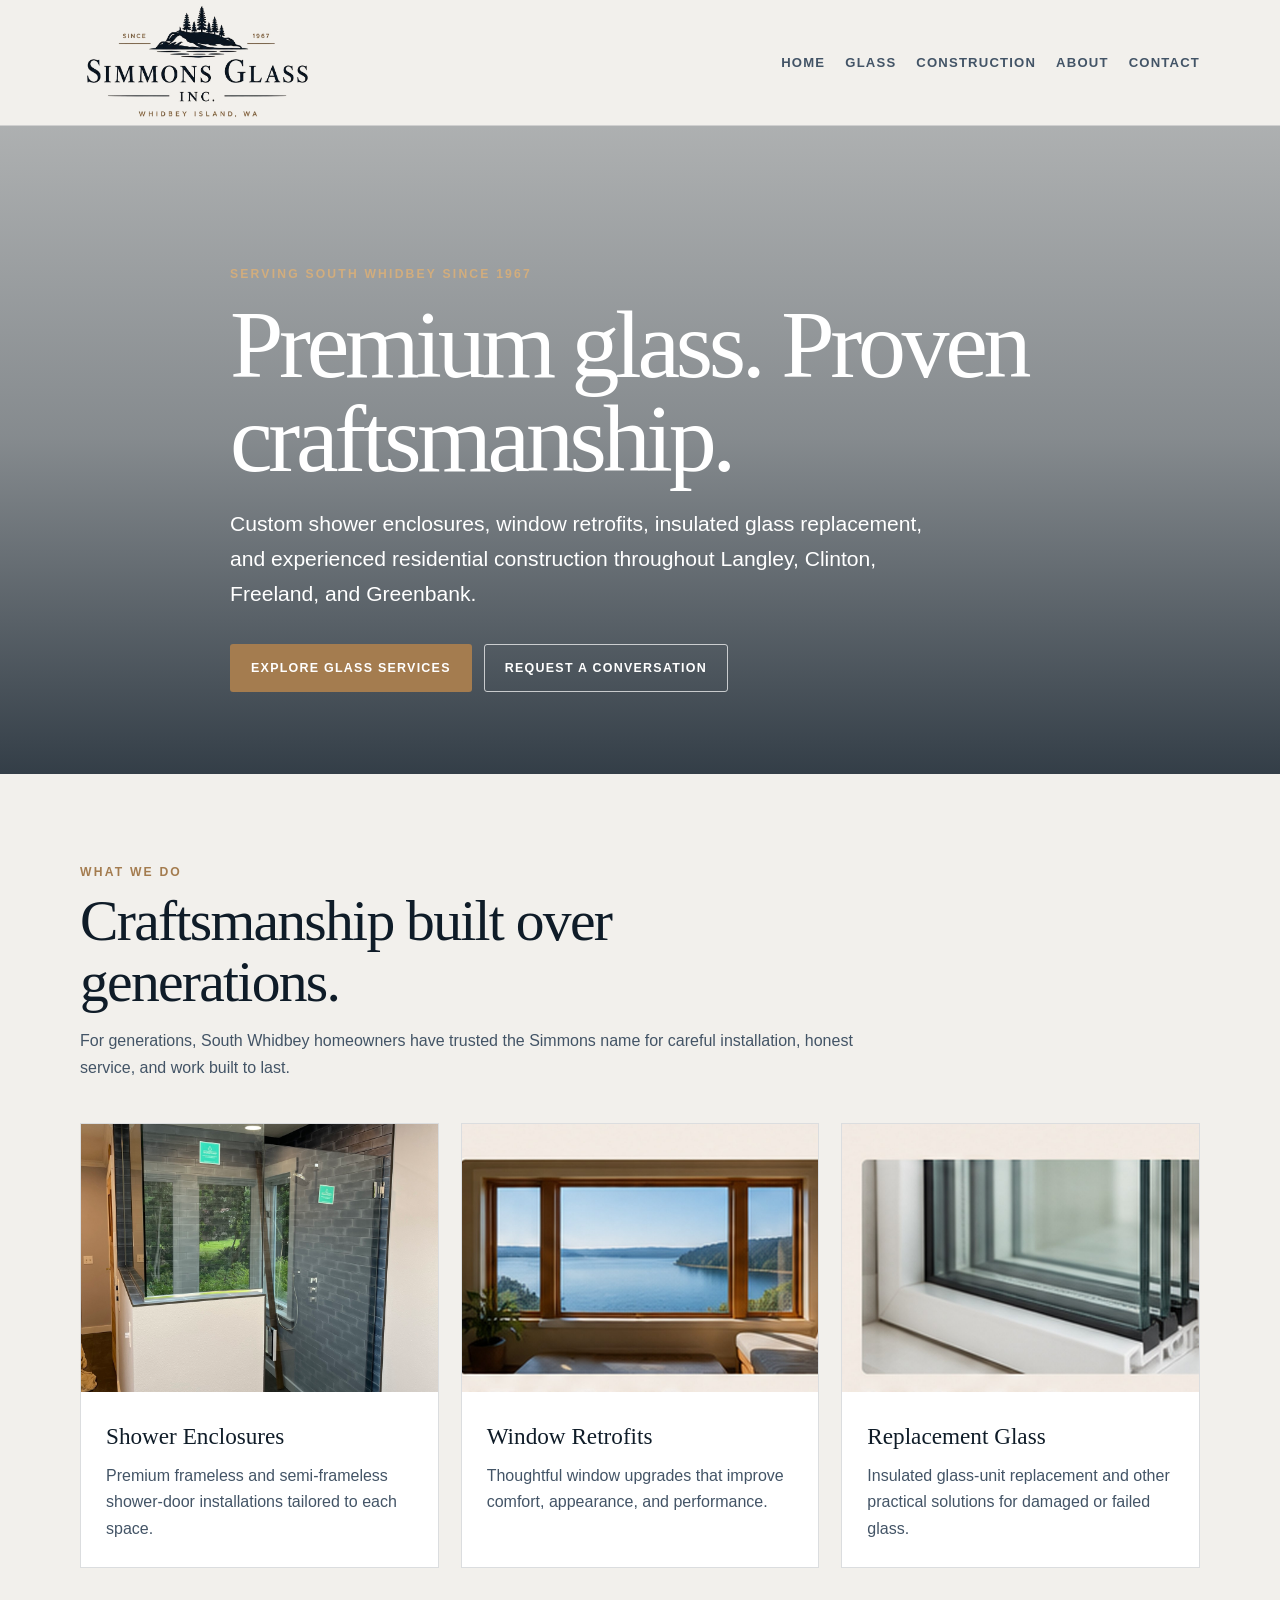
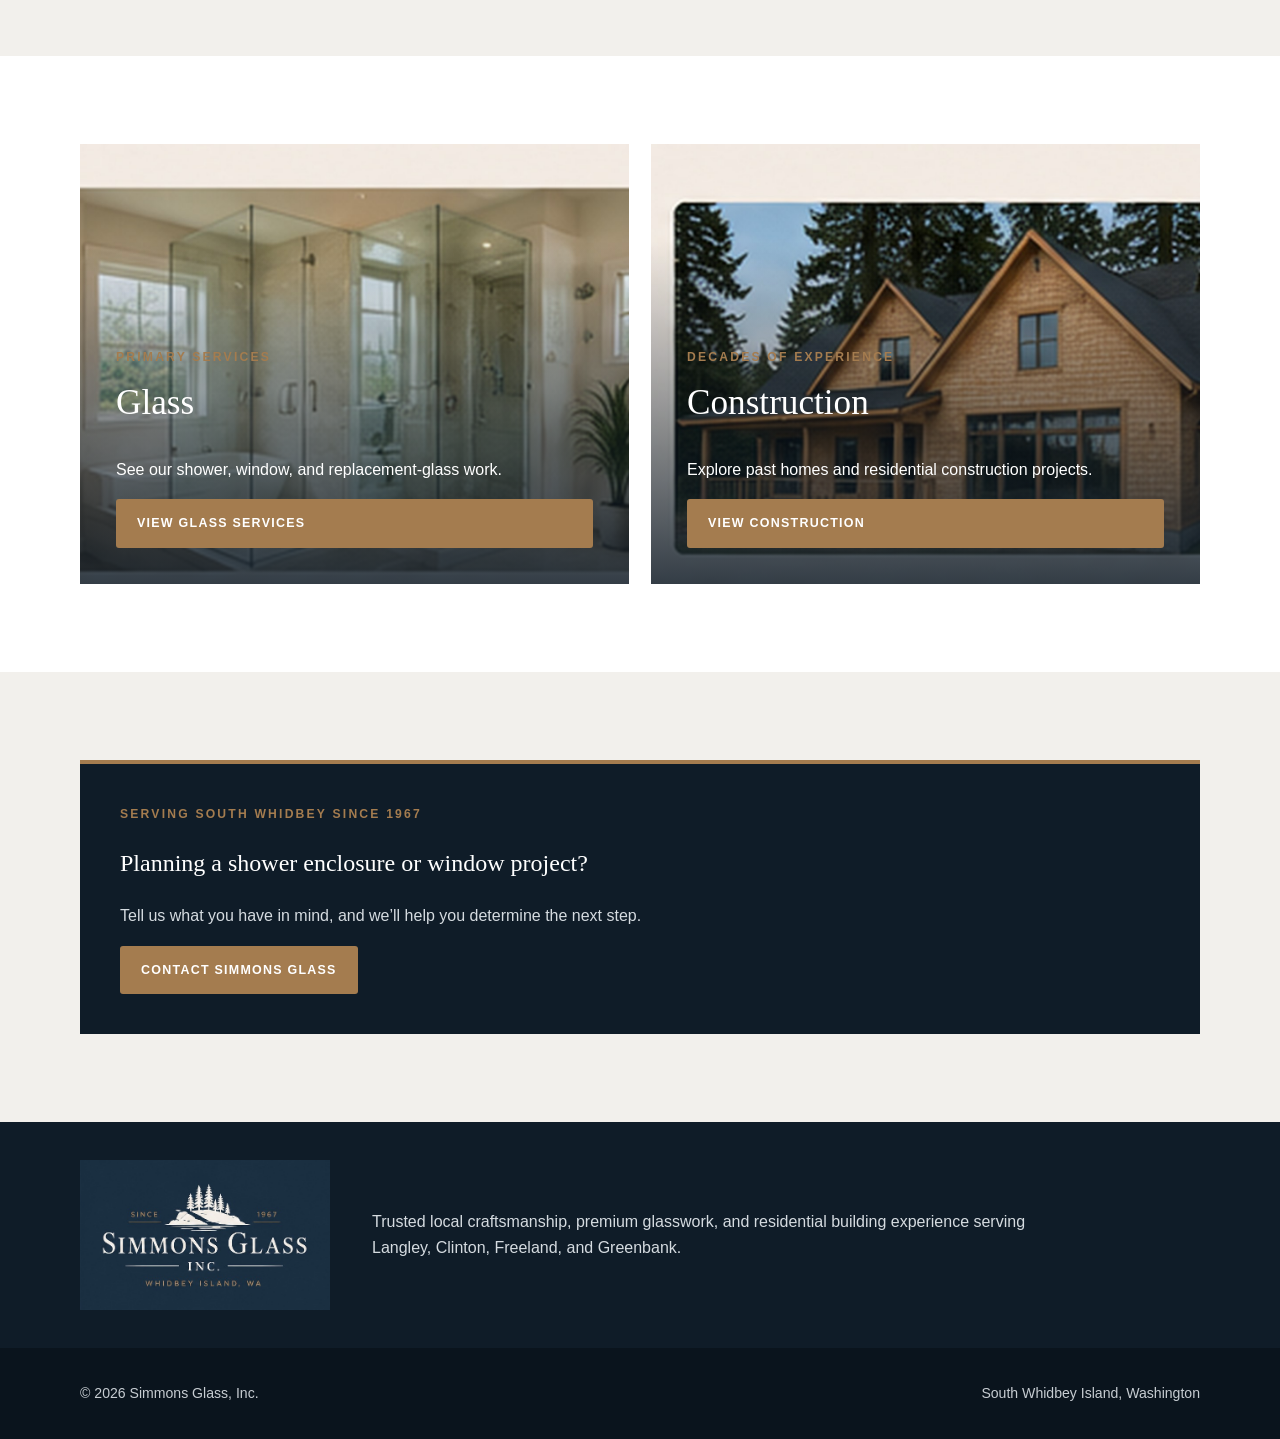
==== commit d7fa7566: "Add files via upload" ====
--- a/index.html
+++ b/index.html
@@ -25,7 +25,7 @@
 <main>
   <section class="hero">
     <div class="container hero-content">
-      <div class="eyebrow">Serving South Whidbey since 1967*</div>
+      <div class="eyebrow">Serving South Whidbey since 1967</div>
       <h1>Premium glass. Proven craftsmanship.</h1>
       <p>Custom shower enclosures, window retrofits, insulated glass replacement, and experienced residential construction throughout Langley, Clinton, Freeland, and Greenbank.</p>
       <div class="button-row">
@@ -43,7 +43,7 @@
         <p>For generations, South Whidbey homeowners have trusted the Simmons name for careful installation, honest service, and work built to last.</p>
       </div>
       <div class="grid-3">
-        <a href="glass.html#shower-gallery" class="card" style="text-decoration:none;color:inherit;">
+        <a href="glass.html#:~:text=Shower%20gallery" class="card" style="text-decoration:none;color:inherit;">
           <img src="images/shower-placeholder.jpg" alt="Placeholder for a premium shower enclosure project">
           <div class="card-copy">
             <h3>Shower Enclosures</h3>
@@ -93,7 +93,6 @@
         <p>Tell us what you have in mind, and we’ll help you determine the next step.</p>
         <a class="button button-primary" href="contact.html">Contact Simmons Glass</a>
       </div>
-      <p style="color:var(--muted);font-size:.82rem;margin-top:18px;">*Founding year is provisional and should be verified before final launch.</p>
     </div>
   </section>
 </main>
--- a/styles.css
+++ b/styles.css
@@ -2,7 +2,7 @@
   --navy: #0f1c28;
   --slate: #435466;
   --bronze: #a47c4f;
-  --cream: #f4ede5;
+  --cream: #f2f0ec;
   --stone: #8c887f;
   --white: #ffffff;
   --line: rgba(15, 28, 40, .15);
@@ -32,9 +32,9 @@
   position: sticky;
   top: 0;
   z-index: 20;
-  background: #f4ede5;
+  background: rgba(242, 240, 236, .95);
   backdrop-filter: blur(14px);
-  border-bottom: 1px solid rgba(15, 28, 40, .10);
+  border-bottom: 1px solid var(--line);
 }
 
 .header-inner {
@@ -46,7 +46,7 @@
 }
 
 .brand { display: flex; align-items: center; text-decoration: none; }
-.brand img { width: 235px; height: auto; mix-blend-mode: normal; }
+.brand img { width: 235px; height: auto; mix-blend-mode: multiply; }
 
 nav {
   display: flex;
@@ -71,8 +71,8 @@
   display: grid;
   align-items: end;
   background:
-    linear-gradient(180deg, rgba(15, 28, 40, .12), rgba(15, 28, 40, .82)),
-    url("images/hero-shower-dark.jpg") center/cover;
+    linear-gradient(180deg, rgba(15, 28, 40, .30) 0%, rgba(15, 28, 40, .48) 48%, rgba(15, 28, 40, .84) 100%),
+    url("images/hero-placeholder.jpg") center/cover;
   color: var(--white);
 }
 
@@ -264,63 +264,35 @@
 }
 
 @media (max-width: 760px) {
-  .container.header-inner {
-    width: 100%;
-    max-width: none;
-    padding: 14px 18px 18px;
-  }
-
   .header-inner {
     min-height: auto;
-    align-items: center;
+    align-items: flex-start;
+    padding: 16px 0 18px;
     flex-direction: column;
-    gap: 12px;
-  }
-
-  .site-header .brand {
+  }
+
+  .brand {
     width: 100%;
     display: flex;
     justify-content: center;
-    flex: 0 0 auto;
-  }
-
-  .site-header .brand img {
-    width: 100% !important;
-    max-width: 390px !important;
-    height: auto !important;
-    object-fit: contain;
-    mix-blend-mode: normal;
+  }
+
+  .brand img {
+    width: 235px;
   }
 
   nav {
     width: 100%;
     justify-content: center;
-    gap: 10px 18px;
-  }
-
-  nav a {
-    font-size: .78rem;
-    letter-spacing: .10em;
+    gap: 11px 16px;
   }
 
   .grid-2, .grid-3, .services, .brand-strip-inner {
     grid-template-columns: 1fr;
   }
 
-  .brand-strip img {
-    width: 220px;
-  }
-
-  .footer-inner {
-    align-items: flex-start;
-    flex-direction: column;
-  }
-
-  .section {
-    padding: 66px 0;
-  }
-
-  .hero {
-    min-height: 72vh;
-  }
-}
+  .brand-strip img { width: 220px; }
+  .footer-inner { align-items: flex-start; flex-direction: column; }
+  .section { padding: 66px 0; }
+  .hero { min-height: 72vh; }
+}
